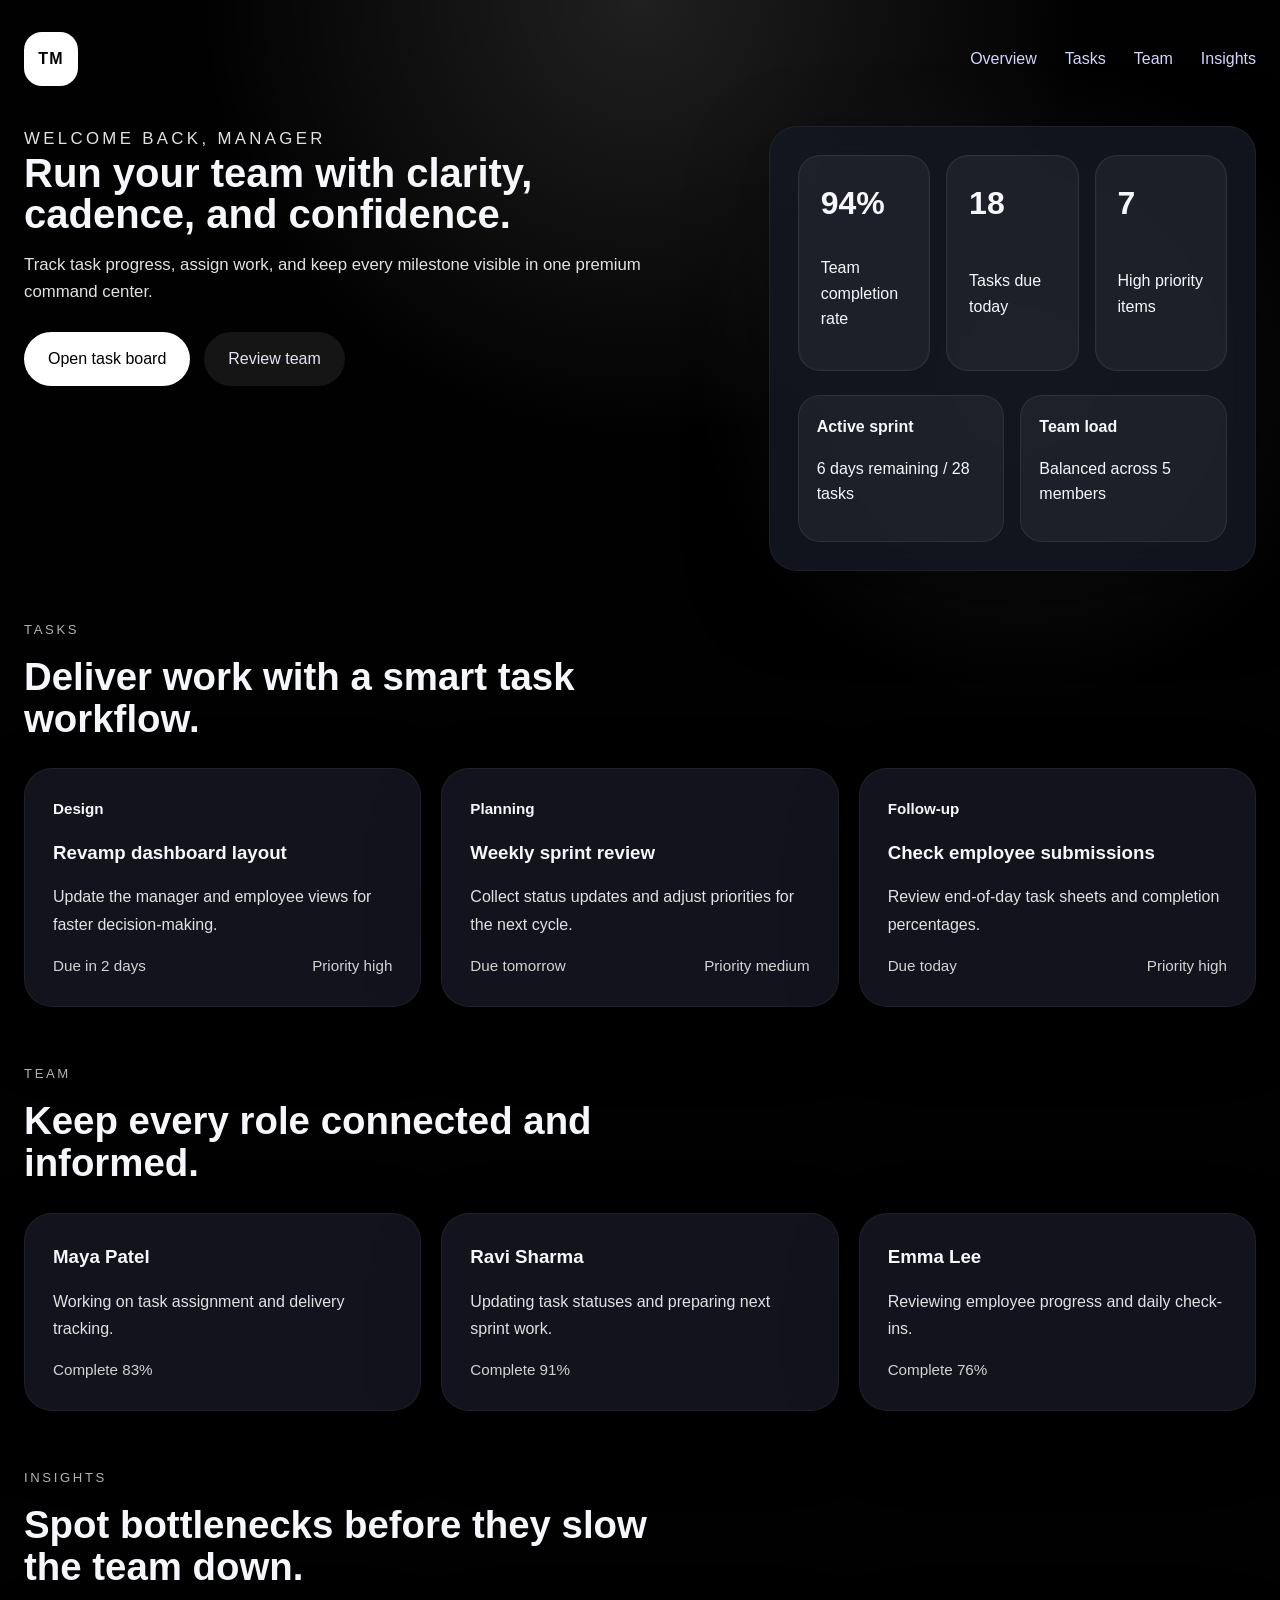
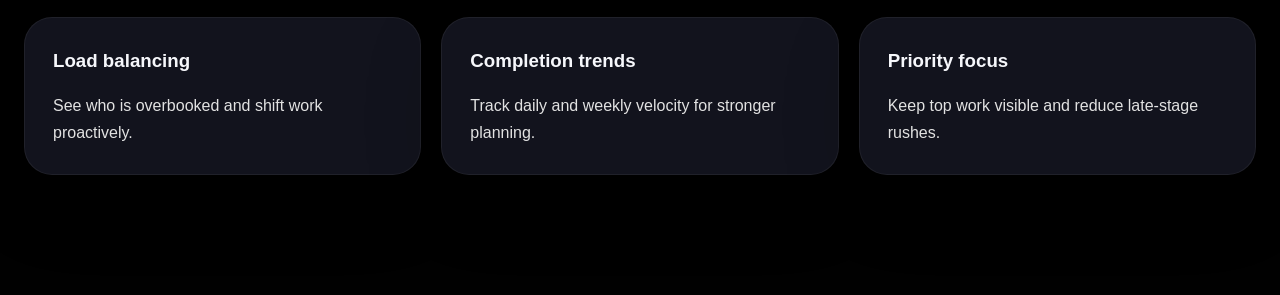
==== home.html @ d80051b6 "initail commit" ====
<!DOCTYPE html>
<html lang="en">
<head>
  <meta charset="UTF-8" />
  <meta name="viewport" content="width=device-width, initial-scale=1.0" />
  <title>TaskMatrix | Home</title>
  <link rel="stylesheet" href="home.css" />
</head>
<body>
  <div class="app-shell">
    <header class="navbar">
      <div class="brand">
        <span class="brand-mark">TM</span>
      </div>
      <div class="nav-menu">
        <input id="nav-toggle" type="checkbox" class="nav-toggle-input" />
        <label for="nav-toggle" class="nav-toggle-btn" aria-label="Open navigation">
          <span></span>
          <span></span>
          <span></span>
        </label>
        <nav class="nav-links">
          <a href="#overview">Overview</a>
          <a href="#tasks">Tasks</a>
          <a href="#team">Team</a>
          <a href="#insights">Insights</a>
        </nav>
      </div>
    </header>

    <section class="home-hero" id="overview">
      <div class="home-hero-copy">
        <p class="eyebrow">Welcome back, manager</p>
        <h2>Run your team with clarity, cadence, and confidence.</h2>
        <p>Track task progress, assign work, and keep every milestone visible in one premium command center.</p>
        <div class="home-hero-actions">
          <a class="button button-primary" href="#tasks">Open task board</a>
          <a class="button button-secondary" href="#team">Review team</a>
        </div>
      </div>

      <div class="home-hero-panel panel-card">
        <div class="dash-grid">
          <article class="dash-card">
            <span>94%</span>
            <p>Team completion rate</p>
          </article>
          <article class="dash-card">
            <span>18</span>
            <p>Tasks due today</p>
          </article>
          <article class="dash-card">
            <span>7</span>
            <p>High priority items</p>
          </article>
        </div>
        <div class="home-card-footer">
          <div>
            <strong>Active sprint</strong>
            <p>6 days remaining / 28 tasks</p>
          </div>
          <div>
            <strong>Team load</strong>
            <p>Balanced across 5 members</p>
          </div>
        </div>
      </div>
    </section>

    <section class="section-block" id="tasks">
      <div class="section-heading">
        <p class="eyebrow">Tasks</p>
        <h2>Deliver work with a smart task workflow.</h2>
      </div>
      <div class="task-grid">
        <article class="task-card">
          <div class="task-label">Design</div>
          <h3>Revamp dashboard layout</h3>
          <p>Update the manager and employee views for faster decision-making.</p>
          <div class="task-meta">
            <span>Due in 2 days</span>
            <span>Priority high</span>
          </div>
        </article>
        <article class="task-card">
          <div class="task-label">Planning</div>
          <h3>Weekly sprint review</h3>
          <p>Collect status updates and adjust priorities for the next cycle.</p>
          <div class="task-meta">
            <span>Due tomorrow</span>
            <span>Priority medium</span>
          </div>
        </article>
        <article class="task-card">
          <div class="task-label">Follow-up</div>
          <h3>Check employee submissions</h3>
          <p>Review end-of-day task sheets and completion percentages.</p>
          <div class="task-meta">
            <span>Due today</span>
            <span>Priority high</span>
          </div>
        </article>
      </div>
    </section>

    <section class="section-block" id="team">
      <div class="section-heading">
        <p class="eyebrow">Team</p>
        <h2>Keep every role connected and informed.</h2>
      </div>
      <div class="team-grid">
        <article class="team-card">
          <h3>Maya Patel</h3>
          <p>Working on task assignment and delivery tracking.</p>
          <span>Complete 83%</span>
        </article>
        <article class="team-card">
          <h3>Ravi Sharma</h3>
          <p>Updating task statuses and preparing next sprint work.</p>
          <span>Complete 91%</span>
        </article>
        <article class="team-card">
          <h3>Emma Lee</h3>
          <p>Reviewing employee progress and daily check-ins.</p>
          <span>Complete 76%</span>
        </article>
      </div>
    </section>

    <section class="section-block" id="insights">
      <div class="section-heading">
        <p class="eyebrow">Insights</p>
        <h2>Spot bottlenecks before they slow the team down.</h2>
      </div>
      <div class="insight-grid">
        <article class="insight-card">
          <h3>Load balancing</h3>
          <p>See who is overbooked and shift work proactively.</p>
        </article>
        <article class="insight-card">
          <h3>Completion trends</h3>
          <p>Track daily and weekly velocity for stronger planning.</p>
        </article>
        <article class="insight-card">
          <h3>Priority focus</h3>
          <p>Keep top work visible and reduce late-stage rushes.</p>
        </article>
      </div>
    </section>
  </div>
</body>
</html>
---- home.css ----
:root {
  color-scheme: dark;
  font-family: 'Inter', 'Segoe UI', sans-serif;
  background: #060606;
  color: #f6f7fb;
  font-size: 16px;
  line-height: 1.6;
}

* {
  box-sizing: border-box;
}

html, body {
  margin: 0;
  min-height: 100%;
}

body {
  background: radial-gradient(circle at top, rgba(255, 255, 255, 0.12), transparent 22%),
              radial-gradient(circle at 80% 20%, rgba(255, 255, 255, 0.08), transparent 18%),
              #010101;
}

a {
  color: inherit;
  text-decoration: none;
}

button,
input,
label {
  font: inherit;
}

button {
  border: none;
  cursor: pointer;
}

.app-shell {
  position: relative;
  max-width: 1320px;
  margin: 0 auto;
  padding: 32px 24px 64px;
}

.navbar {
  display: flex;
  align-items: center;
  justify-content: space-between;
  gap: 24px;
  margin-bottom: 40px;
}

.nav-menu {
  display: flex;
  align-items: center;
  gap: 18px;
  position: relative;
}

.nav-toggle-input {
  display: none;
}

.nav-toggle-btn {
  display: none;
  width: 44px;
  height: 44px;
  border-radius: 16px;
  border: 1px solid rgba(255, 255, 255, 0.14);
  background: rgba(255, 255, 255, 0.06);
  cursor: pointer;
  align-items:center;
  justify-content: center;
  padding: 8px;
  transition: background 0.25s ease, transform 0.25s ease;
}

.nav-toggle-btn span {
  display: block;
  width: 22px;
  height: 2px;
  background: #f6f7fb;
  border-radius: 999px;
  margin: 4px 0;
  transition: transform 0.25s ease, opacity 0.25s ease;
}

.nav-toggle-input:checked + .nav-toggle-btn {
  background: rgba(255, 255, 255, 0.14);
}

.nav-toggle-input:checked + .nav-toggle-btn span:nth-child(1) {
  transform: translateY(6px) rotate(45deg);
}

.nav-toggle-input:checked + .nav-toggle-btn span:nth-child(2) {
  opacity: 0;
}

.nav-toggle-input:checked + .nav-toggle-btn span:nth-child(3) {
  transform: translateY(-6px) rotate(-45deg);
}

.brand {
  display: flex;
  align-items: center;
  gap: 16px;
}

.brand-mark {
  display: inline-flex;
  align-items: center;
  justify-content: center;
  width: 54px;
  height: 54px;
  border-radius: 18px;
  background: #ffffff;
  color: #000;
  font-weight: 800;
  letter-spacing: 0.08em;
}

.nav-links {
  display: flex;
  gap: 28px;
  align-items: center;
}

.nav-links a {
  color: #d1d6ff;
  font-weight: 500;
  transition: color 0.2s ease;
}

.nav-links a:hover {
  color: #ffffff;
}

.button,
.nav-action {
  display: inline-flex;
  align-items: center;
  justify-content: center;
  border-radius: 999px;
  padding: 14px 24px;
  transition: transform 0.2s ease, box-shadow 0.2s ease, background-color 0.2s ease;
}

.button,
.button-secondary {
  background: rgba(255, 255, 255, 0.08);
  color: #e3e6f0;
}

.button-primary {
  background: #ffffff;
  color: #000;
}

.button:hover,
.nav-action:hover,
.role-button:hover {
  transform: translateY(-1px);
}

.home-hero {
  display: grid;
  grid-template-columns: 1.25fr 0.85fr;
  gap: 28px;
  align-items: flex-start;
  margin-bottom: 48px;
}

.home-hero-copy {
  max-width: 620px;
}

.eyebrow {
  text-transform: uppercase;
  letter-spacing: 0.2em;
  color: #b3b3b3;
  font-size: 0.82rem;
  margin: 0 0 16px;
}

.home-hero-copy h2 {
  font-size: clamp(2.5rem, 3vw, 3.6rem);
  margin: 0 0 18px;
  line-height: 1.02;
}

.home-hero-copy p {
  margin: 0;
  color: #e2e2e2;
  font-size: 1.05rem;
}

.home-hero-actions {
  display: flex;
  flex-wrap: wrap;
  gap: 14px;
  margin-top: 26px;
}

.panel-card {
  background: rgba(20, 22, 33, 0.88);
  border: 1px solid rgba(255, 255, 255, 0.06);
  border-radius: 28px;
  padding: 28px;
  backdrop-filter: blur(16px);
  box-shadow: 0 24px 80px rgba(0, 0, 0, 0.35);
}

.dash-grid {
  display: grid;
  grid-template-columns: repeat(3, minmax(0, 1fr));
  gap: 16px;
  margin-bottom: 24px;
}

.dash-card {
  display: grid;
  gap: 10px;
  padding: 22px;
  border-radius: 22px;
  background: rgba(255, 255, 255, 0.05);
  border: 1px solid rgba(255, 255, 255, 0.08);
  box-shadow: inset 0 0 0 1px rgba(255, 255, 255, 0.02);
}

.dash-card span {
  font-size: 2rem;
  font-weight: 700;
}

.home-card-footer {
  display: grid;
  grid-template-columns: 1fr 1fr;
  gap: 16px;
}

.home-card-footer div {
  background: rgba(255, 255, 255, 0.05);
  border: 1px solid rgba(255, 255, 255, 0.08);
  border-radius: 22px;
  padding: 18px;
}

.home-card-footer strong {
  display: block;
  margin-bottom: 8px;
}

.section-block {
  margin-bottom: 56px;
}

.section-heading {
  max-width: 680px;
  margin-bottom: 28px;
}

.section-heading h2 {
  margin: 0;
  font-size: clamp(2rem, 3vw, 2.8rem);
  line-height: 1.1;
}

.task-grid,
.team-grid,
.insight-grid {
  display: grid;
  grid-template-columns: repeat(3, minmax(240px, 1fr));
  gap: 20px;
}

.task-card,
.team-card,
.insight-card {
  background: rgba(20, 22, 33, 0.9);
  border: 1px solid rgba(255, 255, 255, 0.06);
  border-radius: 28px;
  padding: 28px;
  box-shadow: 0 24px 80px rgba(0, 0, 0, 0.2);
  display: grid;
  gap: 16px;
}

.task-label {
  display: inline-flex;
  color: #f6f7fb;
  font-size: 0.95rem;
  font-weight: 600;
}

.task-card h3,
.team-card h3,
.insight-card h3 {
  margin: 0;
}

.task-card p,
.team-card p,
.insight-card p {
  margin: 0;
  color: #e2e2e2;
  line-height: 1.7;
}

.task-meta {
  display: flex;
  justify-content: space-between;
  flex-wrap: wrap;
  gap: 10px;
  color: #d3d3d3;
  font-size: 0.95rem;
}

.team-card span {
  color: #d3d3d3;
  font-size: 0.95rem;
}

@media (max-width: 1100px) {
  .home-hero,
  .task-grid,
  .team-grid,
  .insight-grid,
  .nav-links {
    grid-template-columns: 1fr;
  }

  .navbar {
    flex-direction: column;
    align-items: flex-start;
  }

  .nav-links {
    flex-wrap: wrap;
    gap: 16px;
  }
}

@media (max-width: 820px) {
  .nav-toggle-btn {
    display: inline-flex;
  }

  .nav-links {
    position: relative;
    width: 100%;
    background: rgba(255, 255, 255, 0.06);
    border: 1px solid rgba(255, 255, 255, 0.12);
    border-radius: 24px;
    padding: 0 20px;
    flex-direction: column;
    gap: 12px;
    max-height: 0;
    overflow: hidden;
    opacity: 0;
    pointer-events: none;
    transition: max-height 0.3s ease, opacity 0.3s ease, padding 0.3s ease;
  }

  .nav-links a {
    display: block;
    padding: 12px 0;
    width: 100%;
    color: #f6f7fb;
  }

  .nav-toggle-input:checked + .nav-toggle-btn + .nav-links {
    max-height: 260px;
    opacity: 1;
    pointer-events: auto;
    padding: 18px 20px;
  }

  .navbar {
    width: 100%;
    flex-direction: row;
    align-items: center;
  }

  .nav-menu {
    width: auto;
    margin-left: auto;
    justify-content: flex-end;
  }

  .nav-toggle-btn {
    margin-left: auto;
  }

  .nav-links {
    order: 2;
    width: 100%;
  }

  .home-hero {
    gap: 24px;
  }
}

@media (max-width: 820px) {
  .app-shell {
    padding: 24px 18px 48px;
  }

  .section-heading h2,
  .home-hero-copy h2 {
    font-size: clamp(2rem, 6vw, 2.8rem);
  }

  .home-hero {
    gap: 24px;
  }
}

@media (max-width: 640px) {
  .home-hero-actions,
  .nav-links {
    flex-direction: column;
  }

  .nav-links {
    width: 100%;
  }

  .app-shell {
    padding: 20px 16px 40px;
  }

  .dash-grid,
  .task-grid,
  .team-grid,
  .insight-grid {
    grid-template-columns: 1fr;
  }
}
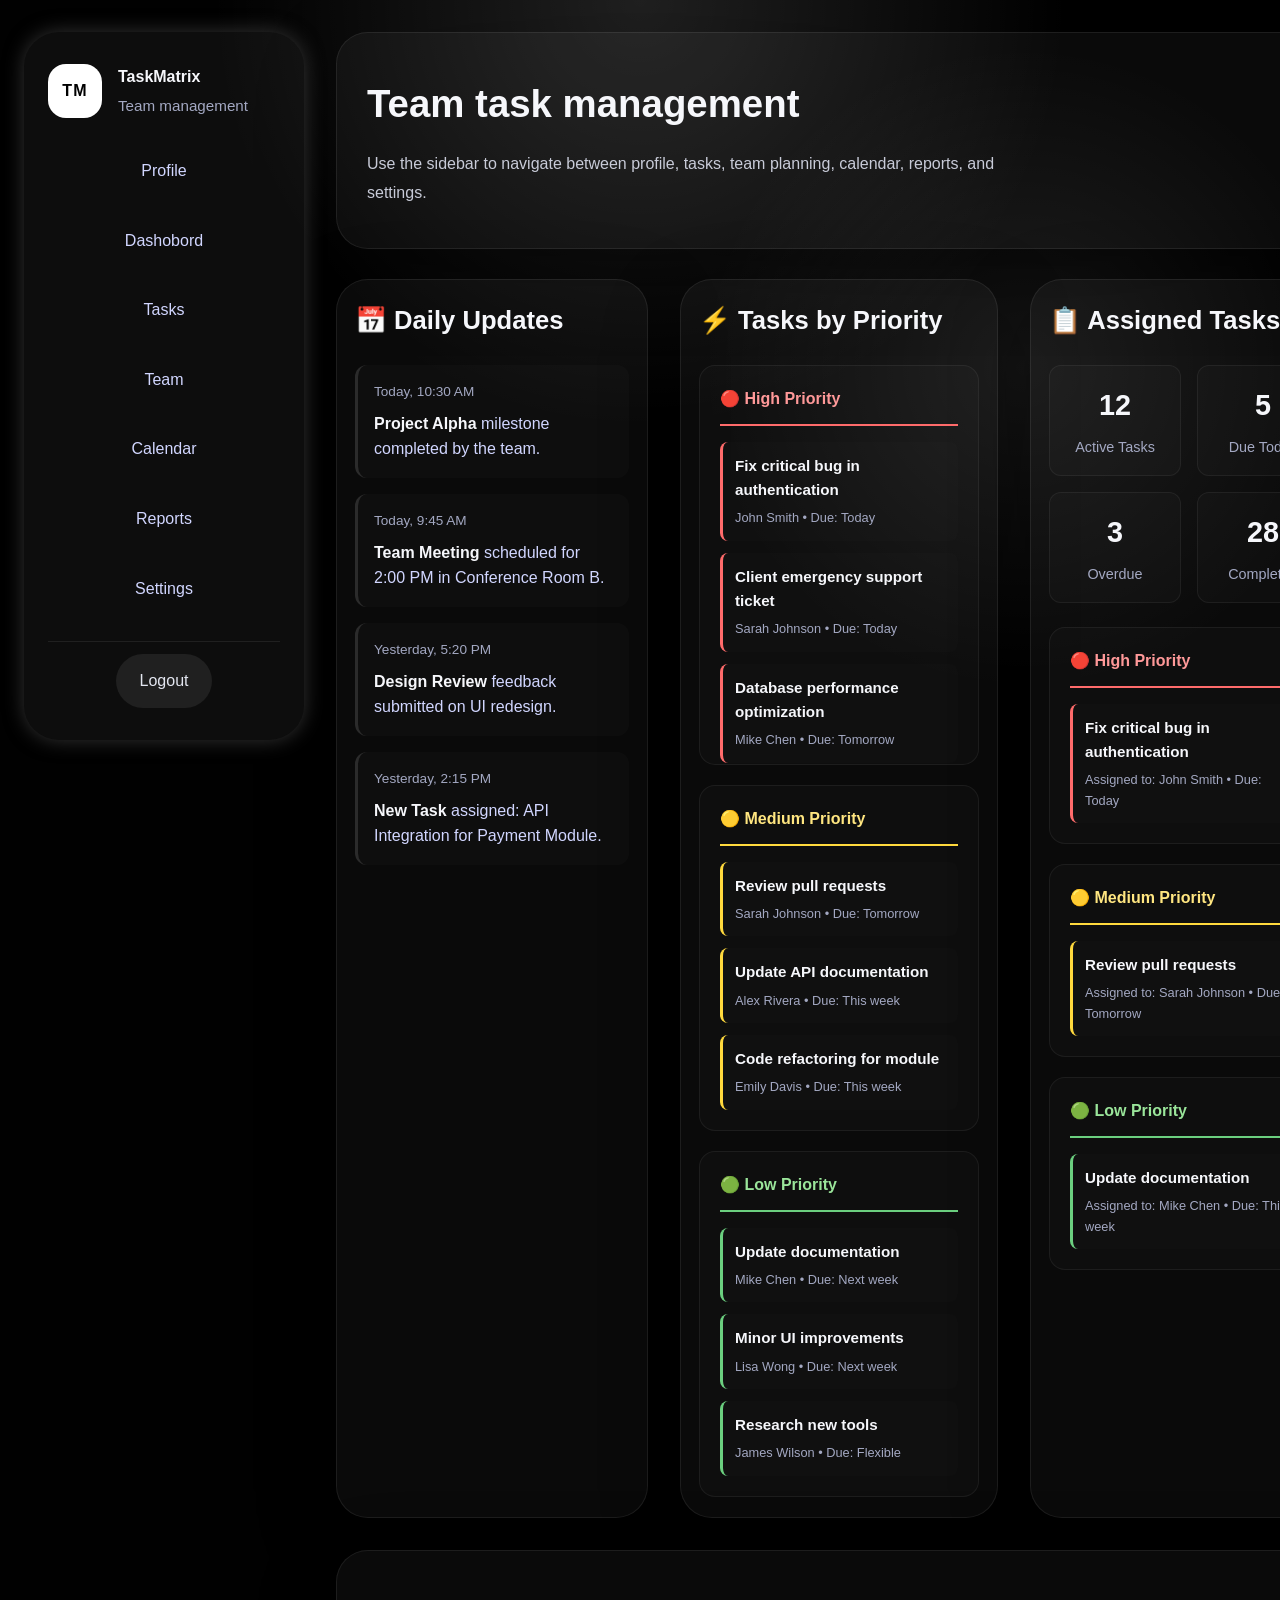
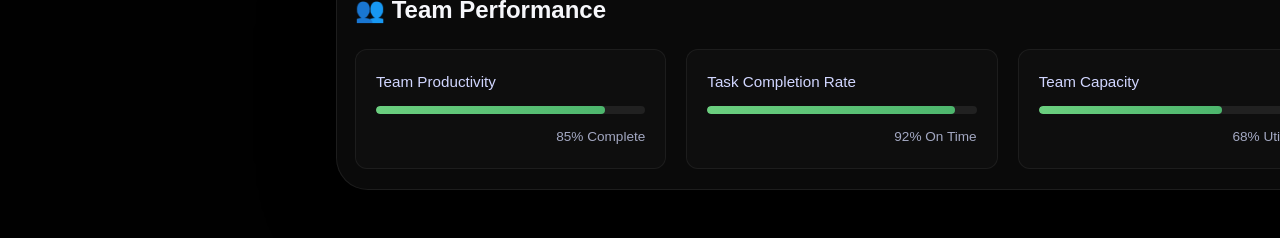
==== commit fa3db935: "Initial commit" ====
--- a/home.html
+++ b/home.html
@@ -8,145 +8,206 @@
 </head>
 <body>
   <div class="app-shell">
-    <header class="navbar">
-      <div class="brand">
-        <span class="brand-mark">TM</span>
-      </div>
-      <div class="nav-menu">
-        <input id="nav-toggle" type="checkbox" class="nav-toggle-input" />
-        <label for="nav-toggle" class="nav-toggle-btn" aria-label="Open navigation">
+    <aside class="sidebar">
+      <input id="nav-toggle" type="checkbox" class="nav-toggle-input" />
+      <div class="sidebar-top">
+        <div class="brand">
+       <a href="home.html">  <span class="brand-mark">TM</span></a>
+          <div class="brand-copy">
+            <span class="brand-title">TaskMatrix</span>
+            <span class="brand-subtitle">Team management</span>
+          </div>
+        </div>
+
+        <label for="nav-toggle" class="nav-toggle-btn" aria-label="Toggle menu">
           <span></span>
           <span></span>
           <span></span>
         </label>
-        <nav class="nav-links">
-          <a href="#overview">Overview</a>
-          <a href="#tasks">Tasks</a>
-          <a href="#team">Team</a>
-          <a href="#insights">Insights</a>
-        </nav>
       </div>
-    </header>
-
-    <section class="home-hero" id="overview">
-      <div class="home-hero-copy">
-        <p class="eyebrow">Welcome back, manager</p>
-        <h2>Run your team with clarity, cadence, and confidence.</h2>
-        <p>Track task progress, assign work, and keep every milestone visible in one premium command center.</p>
-        <div class="home-hero-actions">
-          <a class="button button-primary" href="#tasks">Open task board</a>
-          <a class="button button-secondary" href="#team">Review team</a>
-        </div>
+
+      <nav class="nav-links">
+        <a href="profile.html" ><span>Profile</span></a>
+      <a href="#"><span>Dashobord</span></a>
+        <a href="tasks.html" ><span>Tasks</span></a>
+        <a href="#team" ><span>Team</span></a>
+        <a href="#calendar"><span>Calendar</span></a>
+        <a href="#reports" ><span>Reports</span></a>
+        <a href="#settings"><span>Settings</span></a>
+      </nav>
+
+      <div class="sidebar-footer">
+        <button class="button button-secondary">Logout</button>
       </div>
-
-      <div class="home-hero-panel panel-card">
-        <div class="dash-grid">
-          <article class="dash-card">
-            <span>94%</span>
-            <p>Team completion rate</p>
-          </article>
-          <article class="dash-card">
-            <span>18</span>
-            <p>Tasks due today</p>
-          </article>
-          <article class="dash-card">
-            <span>7</span>
-            <p>High priority items</p>
-          </article>
-        </div>
-        <div class="home-card-footer">
-          <div>
-            <strong>Active sprint</strong>
-            <p>6 days remaining / 28 tasks</p>
-          </div>
-          <div>
-            <strong>Team load</strong>
-            <p>Balanced across 5 members</p>
-          </div>
-        </div>
+    </aside>
+
+    <main class="main-content">
+      <section class="empty-state">
+        <h1>Team task management</h1>
+        <p>Use the sidebar to navigate between profile, tasks, team planning, calendar, reports, and settings.</p>
+      </section>
+
+      <div class="sections-container">
+        <section class="daily-updates">
+        <h2>📅 Daily Updates</h2>
+        <div class="updates-list">
+            <div class="update-item">
+              <div class="update-time">Today, 10:30 AM</div>
+        <p><strong>Project Alpha</strong> milestone completed by the team.</p>
+            </div>
+           <div class="update-item">
+              <div class="update-time">Today, 9:45 AM</div>
+      <p><strong>Team Meeting</strong> scheduled for 2:00 PM in Conference Room B.</p>
+            </div>
+            <div class="update-item">
+              <div class="update-time">Yesterday, 5:20 PM</div>
+          <p><strong>Design Review</strong> feedback submitted on UI redesign.</p>
+            </div>
+                   <div class="update-item">
+                        <div class="update-time">Yesterday, 2:15 PM</div>
+               <p><strong>New Task</strong> assigned: API Integration for Payment Module.</p>
+            </div>
+          </div>
+      </section>
+
+      <section class="priority-tasks">
+        <h2>⚡ Tasks by Priority</h2>
+        <div class="priority-container">
+          <div class="priority-column high-priority">
+            <div class="priority-header">🔴 High Priority</div>
+            <div class="priority-items">
+              <div class="priority-item">
+                  <h4>Fix critical bug in authentication</h4>
+                <p>John Smith • Due: Today</p>
+              </div>
+              <div class="priority-item">
+                <h4>Client emergency support ticket</h4>
+                <p>Sarah Johnson • Due: Today</p>
+              </div>
+              <div class="priority-item">
+                <h4>Database performance optimization</h4>
+                <p>Mike Chen • Due: Tomorrow</p>
+              </div>
+            </div>
+          </div>
+
+          <div class="priority-column medium-priority">
+            <div class="priority-header">🟡 Medium Priority</div>
+            <div class="priority-items">
+              <div class="priority-item">
+                <h4>Review pull requests</h4>
+                <p>Sarah Johnson • Due: Tomorrow</p>
+              </div>
+              <div class="priority-item">
+                <h4>Update API documentation</h4>
+                <p>Alex Rivera • Due: This week</p>
+              </div>
+              <div class="priority-item">
+                <h4>Code refactoring for module</h4>
+                <p>Emily Davis • Due: This week</p>
+              </div>
+            </div>
+          </div>
+
+          <div class="priority-column low-priority">
+            <div class="priority-header">🟢 Low Priority</div>
+            <div class="priority-items">
+              <div class="priority-item">
+                <h4>Update documentation</h4>
+                <p>Mike Chen • Due: Next week</p>
+              </div>
+              <div class="priority-item">
+                <h4>Minor UI improvements</h4>
+                <p>Lisa Wong • Due: Next week</p>
+              </div>
+              <div class="priority-item">
+                <h4>Research new tools</h4>
+                <p>James Wilson • Due: Flexible</p>
+              </div>
+            </div>
+          </div>
+        </div>
+      </section>
+
+      <section class="assigned-tasks">
+        <h2>📋 Assigned Tasks</h2>
+        <div class="tasks-summary">
+          <div class="task-stat">
+            <div class="stat-number">12</div>
+            <div class="stat-label">Active Tasks</div>
+          </div>
+          <div class="task-stat">
+            <div class="stat-number">5</div>
+            <div class="stat-label">Due Today</div>
+          </div>
+          <div class="task-stat">
+            <div class="stat-number">3</div>
+            <div class="stat-label">Overdue</div>
+          </div>
+          <div class="task-stat">
+            <div class="stat-number">28</div>
+            <div class="stat-label">Completed</div>
+          </div>
+        </div>
+        <div class="priority-container">
+          <div class="priority-column high-priority">
+            <div class="priority-header">🔴 High Priority</div>
+            <div class="priority-items">
+              <div class="priority-item">
+                <h4>Fix critical bug in authentication</h4>
+                <p>Assigned to: John Smith • Due: Today</p>
+              </div>
+            </div>
+          </div>
+          <div class="priority-column medium-priority">
+            <div class="priority-header">🟡 Medium Priority</div>
+            <div class="priority-items">
+              <div class="priority-item">
+                <h4>Review pull requests</h4>
+                <p>Assigned to: Sarah Johnson • Due: Tomorrow</p>
+              </div>
+            </div>
+          </div>
+          <div class="priority-column low-priority">
+            <div class="priority-header">🟢 Low Priority</div>
+            <div class="priority-items">
+              <div class="priority-item">
+                <h4>Update documentation</h4>
+                <p>Assigned to: Mike Chen • Due: This week</p>
+              </div>
+            </div>
+          </div>
+        </div>
+      </section>
       </div>
-    </section>
-
-    <section class="section-block" id="tasks">
-      <div class="section-heading">
-        <p class="eyebrow">Tasks</p>
-        <h2>Deliver work with a smart task workflow.</h2>
-      </div>
-      <div class="task-grid">
-        <article class="task-card">
-          <div class="task-label">Design</div>
-          <h3>Revamp dashboard layout</h3>
-          <p>Update the manager and employee views for faster decision-making.</p>
-          <div class="task-meta">
-            <span>Due in 2 days</span>
-            <span>Priority high</span>
-          </div>
-        </article>
-        <article class="task-card">
-          <div class="task-label">Planning</div>
-          <h3>Weekly sprint review</h3>
-          <p>Collect status updates and adjust priorities for the next cycle.</p>
-          <div class="task-meta">
-            <span>Due tomorrow</span>
-            <span>Priority medium</span>
-          </div>
-        </article>
-        <article class="task-card">
-          <div class="task-label">Follow-up</div>
-          <h3>Check employee submissions</h3>
-          <p>Review end-of-day task sheets and completion percentages.</p>
-          <div class="task-meta">
-            <span>Due today</span>
-            <span>Priority high</span>
-          </div>
-        </article>
-      </div>
-    </section>
-
-    <section class="section-block" id="team">
-      <div class="section-heading">
-        <p class="eyebrow">Team</p>
-        <h2>Keep every role connected and informed.</h2>
-      </div>
-      <div class="team-grid">
-        <article class="team-card">
-          <h3>Maya Patel</h3>
-          <p>Working on task assignment and delivery tracking.</p>
-          <span>Complete 83%</span>
-        </article>
-        <article class="team-card">
-          <h3>Ravi Sharma</h3>
-          <p>Updating task statuses and preparing next sprint work.</p>
-          <span>Complete 91%</span>
-        </article>
-        <article class="team-card">
-          <h3>Emma Lee</h3>
-          <p>Reviewing employee progress and daily check-ins.</p>
-          <span>Complete 76%</span>
-        </article>
-      </div>
-    </section>
-
-    <section class="section-block" id="insights">
-      <div class="section-heading">
-        <p class="eyebrow">Insights</p>
-        <h2>Spot bottlenecks before they slow the team down.</h2>
-      </div>
-      <div class="insight-grid">
-        <article class="insight-card">
-          <h3>Load balancing</h3>
-          <p>See who is overbooked and shift work proactively.</p>
-        </article>
-        <article class="insight-card">
-          <h3>Completion trends</h3>
-          <p>Track daily and weekly velocity for stronger planning.</p>
-        </article>
-        <article class="insight-card">
-          <h3>Priority focus</h3>
-          <p>Keep top work visible and reduce late-stage rushes.</p>
-        </article>
-      </div>
-    </section>
+
+      <section class="team-metrics">
+        <h2>👥 Team Performance</h2>
+        <div class="metrics-grid">
+          <div class="metric-card">
+            <div class="metric-title">Team Productivity</div>
+            <div class="metric-bar">
+              <div class="metric-progress" style="width: 85%"></div>
+            </div>
+            <div class="metric-value">85% Complete</div>
+          </div>
+          <div class="metric-card">
+            <div class="metric-title">Task Completion Rate</div>
+            <div class="metric-bar">
+              <div class="metric-progress" style="width: 92%"></div>
+            </div>
+            <div class="metric-value">92% On Time</div>
+          </div>
+          <div class="metric-card">
+            <div class="metric-title">Team Capacity</div>
+            <div class="metric-bar">
+              <div class="metric-progress" style="width: 68%"></div>
+            </div>
+            <div class="metric-value">68% Utilized</div>
+          </div>
+        </div>
+      </section>
+    </main>
   </div>
 </body>
 </html>
--- a/home.css
+++ b/home.css
@@ -11,15 +11,17 @@
   box-sizing: border-box;
 }
 
-html, body {
+html,
+body {
   margin: 0;
   min-height: 100%;
 }
 
 body {
   background: radial-gradient(circle at top, rgba(255, 255, 255, 0.12), transparent 22%),
-              radial-gradient(circle at 80% 20%, rgba(255, 255, 255, 0.08), transparent 18%),
-              #010101;
+    radial-gradient(circle at 80% 20%, rgba(255, 255, 255, 0.08), transparent 18%),
+    #010101;
+  color: #f6f7fb;
 }
 
 a {
@@ -39,69 +41,45 @@
 }
 
 .app-shell {
-  position: relative;
+  display: grid;
+  grid-template-columns: 280px 1fr;
+  gap: 32px;
   max-width: 1320px;
-  margin: 0 auto;
-  padding: 32px 24px 64px;
-}
-
-.navbar {
-  display: flex;
-  align-items: center;
-  justify-content: space-between;
+  margin: 0 0 0 0;
+  min-height: 100vh;
+  padding: 32px 24px 48px;
+  
+}
+
+.sections-container {
+  display: grid;
+  grid-template-columns: 1fr 1fr 1fr;
+  gap: 32px;
+ margin-top: 30px;
+}
+
+.sections-container section {
+  margin-top: 0;
+}
+
+
+.sidebar {
+  background: rgba(255, 255, 255, 0.05);
+  padding: 32px 24px;
+  border-radius: 35px;
+  display: grid;
   gap: 24px;
-  margin-bottom: 40px;
-}
-
-.nav-menu {
-  display: flex;
-  align-items: center;
-  gap: 18px;
-  position: relative;
-}
-
-.nav-toggle-input {
-  display: none;
-}
-
-.nav-toggle-btn {
-  display: none;
-  width: 44px;
-  height: 44px;
-  border-radius: 16px;
-  border: 1px solid rgba(255, 255, 255, 0.14);
-  background: rgba(255, 255, 255, 0.06);
-  cursor: pointer;
-  align-items:center;
-  justify-content: center;
-  padding: 8px;
-  transition: background 0.25s ease, transform 0.25s ease;
-}
-
-.nav-toggle-btn span {
-  display: block;
-  width: 22px;
-  height: 2px;
-  background: #f6f7fb;
-  border-radius: 999px;
-  margin: 4px 0;
-  transition: transform 0.25s ease, opacity 0.25s ease;
-}
-
-.nav-toggle-input:checked + .nav-toggle-btn {
-  background: rgba(255, 255, 255, 0.14);
-}
-
-.nav-toggle-input:checked + .nav-toggle-btn span:nth-child(1) {
-  transform: translateY(6px) rotate(45deg);
-}
-
-.nav-toggle-input:checked + .nav-toggle-btn span:nth-child(2) {
-  opacity: 0;
-}
-
-.nav-toggle-input:checked + .nav-toggle-btn span:nth-child(3) {
-  transform: translateY(-6px) rotate(-45deg);
+  position: sticky;
+  box-shadow: 0 0 20px rgba(73, 73, 73, 0.7);
+  top: 24px;
+  height:fit-content;
+  max-height: calc(100vh - 48px);
+}
+
+
+.sidebar-top {
+  display: grid;
+  gap: 22px;
 }
 
 .brand {
@@ -123,20 +101,98 @@
   letter-spacing: 0.08em;
 }
 
+.brand-copy {
+  display: grid;
+  gap: 4px;
+}
+
+.brand-title {
+  font-weight: 700;
+}
+
+.brand-subtitle {
+  color: #a3a8c2;
+  font-size: 0.95rem;
+}
+
+.nav-toggle-input {
+  display: none;
+}
+
+.nav-toggle-btn {
+  display: none;
+  width: 44px;
+  height: 44px;
+  border-radius: 16px;
+  border: 1px solid rgba(255, 255, 255, 0.14);
+  background: rgba(255, 255, 255, 0.06);
+  align-items: center;
+  justify-content: center;
+  cursor: pointer;
+  transition: background 0.25s ease, transform 0.25s ease;
+}
+
+.nav-toggle-btn span {
+  display: block;
+  width: 22px;
+  height: 2px;
+  background: #f6f7fb;
+  border-radius: 999px;
+  margin: 4px 0;
+  transition: transform 0.25s ease, opacity 0.25s ease;
+}
+
+.nav-toggle-input:checked + .nav-toggle-btn {
+  background: rgba(255, 255, 255, 0.14);
+}
+
+.nav-toggle-input:checked + .nav-toggle-btn span:nth-child(1) {
+  transform: translateY(6px) rotate(45deg);
+}
+
+.nav-toggle-input:checked + .nav-toggle-btn span:nth-child(2) {
+  opacity: 0;
+}
+
+.nav-toggle-input:checked + .nav-toggle-btn span:nth-child(3) {
+  transform: translateY(-6px) rotate(-45deg);
+}
+
 .nav-links {
-  display: flex;
-  gap: 28px;
+  display: grid;
+  gap: 12px;
+}
+
+.nav-links a {
+  display: inline-flex;
   align-items: center;
-}
-
-.nav-links a {
+  padding: 16px 18px;
+  border-radius: 18px;
+  background:transparent;
   color: #d1d6ff;
   font-weight: 500;
-  transition: color 0.2s ease;
+  transition: background-color 0.2s ease, color 0.2s ease;
 }
 
 .nav-links a:hover {
+  background: rgba(255, 255, 255, 0.12);
   color: #ffffff;
+  transform: translateY(-4px);
+  transition: ease-in-out 0.5s;
+}
+
+.nav-links a {
+  position: relative;
+  display: grid;
+  place-items: center;
+}
+
+
+.sidebar-footer {
+  padding-top: 12px;
+  display: grid;
+  place-items: center;
+  border-top: 1px solid rgba(255, 255, 255, 0.08);
 }
 
 .button,
@@ -155,209 +211,307 @@
   color: #e3e6f0;
 }
 
-.button-primary {
-  background: #ffffff;
-  color: #000;
-}
-
 .button:hover,
-.nav-action:hover,
-.role-button:hover {
+.nav-action:hover {
   transform: translateY(-1px);
 }
 
-.home-hero {
-  display: grid;
-  grid-template-columns: 1.25fr 0.85fr;
-  gap: 28px;
-  align-items: flex-start;
-  margin-bottom: 48px;
-}
-
-.home-hero-copy {
-  max-width: 620px;
-}
-
-.eyebrow {
-  text-transform: uppercase;
-  letter-spacing: 0.2em;
-  color: #b3b3b3;
-  font-size: 0.82rem;
+.main-content {
+  display: grid;
+  align-content: start;
+  min-height: 100vh;
+  width: 110%;
+}
+
+.empty-state {
+  background: rgba(255, 255, 255, 0.04);
+  border: 1px solid rgba(255, 255, 255, 0.08);
+  border-radius: 32px;
+  padding: 40px 30px;
+  box-shadow: 0 24px 80px rgba(0, 0, 0, 0.25);
+}
+
+.empty-state h1 {
   margin: 0 0 16px;
-}
-
-.home-hero-copy h2 {
-  font-size: clamp(2.5rem, 3vw, 3.6rem);
-  margin: 0 0 18px;
-  line-height: 1.02;
-}
-
-.home-hero-copy p {
+  font-size: clamp(2rem, 3vw, 2.6rem);
+}
+
+.empty-state p {
   margin: 0;
-  color: #e2e2e2;
-  font-size: 1.05rem;
-}
-
-.home-hero-actions {
-  display: flex;
-  flex-wrap: wrap;
-  gap: 14px;
-  margin-top: 26px;
-}
-
-.panel-card {
-  background: rgba(20, 22, 33, 0.88);
+  max-width: 680px;
+  color: #c8cbd8;
+  line-height: 1.8;
+}
+
+.daily-updates,
+.assigned-tasks,
+.team-metrics {
+  background: rgba(255, 255, 255, 0.04);
+  border: 1px solid rgba(255, 255, 255, 0.08);
+  border-radius: 32px;
+  padding: 20px 18px;
+  box-shadow: 0 24px 80px rgba(0, 0, 0, 0.25);
+  margin-top: 32px;
+}
+
+.daily-updates h2,
+.priority-tasks h2,
+.assigned-tasks h2 {
+  margin: 0 0 24px;
+  font-size: clamp(1.3rem, 2vw, 1.8rem);
+  font-weight: 600;
+}
+
+.updates-list {
+  display: grid;
+  gap: 16px;
+}
+
+.update-item {
+  padding: 16px;
+  background: rgba(255, 255, 255, 0.02);
+  border-radius: 12px;
+  border-left: 3px solid rgba(255, 255, 255, 0.12);
+}
+
+.update-time {
+  font-size: 0.85rem;
+  color: #a3a8c2;
+  margin-bottom: 8px;
+}
+
+.update-item p {
+  margin: 0;
+  color: #d1d6ff;
+  line-height: 1.6;
+}
+
+.update-item strong {
+  color: #f6f7fb;
+}
+
+.priority-tasks {
+  background: rgba(255, 255, 255, 0.04);
+  border: 1px solid rgba(255, 255, 255, 0.08);
+  border-radius: 32px;
+  padding: 20px 18px;
+  box-shadow: 0 24px 80px rgba(0, 0, 0, 0.25);
+  margin-top: 0;
+}
+
+.priority-container {
+  display: grid;
+  grid-template-columns: repeat(auto-fit, minmax(280px, 1fr));
+  gap: 20px;
+}
+
+.priority-column {
+  background: rgba(255, 255, 255, 0.02);
   border: 1px solid rgba(255, 255, 255, 0.06);
-  border-radius: 28px;
-  padding: 28px;
-  backdrop-filter: blur(16px);
-  box-shadow: 0 24px 80px rgba(0, 0, 0, 0.35);
-}
-
-.dash-grid {
-  display: grid;
-  grid-template-columns: repeat(3, minmax(0, 1fr));
+  border-radius: 16px;
+  padding: 20px;
+  overflow-y: auto;
+  max-height: 400px;
+}
+
+.priority-header {
+  font-weight: 600;
+  margin-bottom: 16px;
+  padding-bottom: 12px;
+  border-bottom: 2px solid rgba(255, 255, 255, 0.08);
+  color: #f6f7fb;
+}
+
+.high-priority .priority-header {
+  border-bottom-color: #ff6b6b;
+  color: #ff9999;
+}
+
+.medium-priority .priority-header {
+  border-bottom-color: #ffd93d;
+  color: #ffe680;
+}
+
+.low-priority .priority-header {
+  border-bottom-color: #6bcf7f;
+  color: #9ae59a;
+}
+
+.priority-items {
+  display: grid;
+  gap: 12px;
+}
+
+.priority-item {
+  background: rgba(255, 255, 255, 0.008);
+  padding: 12px;
+  border-radius: 8px;
+  border-left: 3px solid rgba(255, 255, 255, 0.12);
+}
+
+.high-priority .priority-item {
+  border-left-color: #ff6b6b;
+}
+
+.medium-priority .priority-item {
+  border-left-color: #ffd93d;
+}
+
+.low-priority .priority-item {
+  border-left-color: #6bcf7f;
+}
+
+.priority-item h4 {
+  margin: 0 0 6px;
+  font-size: 0.95rem;
+  color: #f6f7fb;
+}
+
+.priority-item p {
+  margin: 0;
+  font-size: 0.8rem;
+  color: #a3a8c2;
+}
+
+.tasks-summary {
+  display: grid;
+  grid-template-columns: repeat(auto-fit, minmax(120px, 1fr));
   gap: 16px;
   margin-bottom: 24px;
 }
 
-.dash-card {
-  display: grid;
-  gap: 10px;
-  padding: 22px;
-  border-radius: 22px;
-  background: rgba(255, 255, 255, 0.05);
-  border: 1px solid rgba(255, 255, 255, 0.08);
-  box-shadow: inset 0 0 0 1px rgba(255, 255, 255, 0.02);
-}
-
-.dash-card span {
-  font-size: 2rem;
-  font-weight: 700;
-}
-
-.home-card-footer {
-  display: grid;
-  grid-template-columns: 1fr 1fr;
-  gap: 16px;
-}
-
-.home-card-footer div {
-  background: rgba(255, 255, 255, 0.05);
-  border: 1px solid rgba(255, 255, 255, 0.08);
-  border-radius: 22px;
-  padding: 18px;
-}
-
-.home-card-footer strong {
-  display: block;
+.task-stat {
+  background: rgba(255, 255, 255, 0.02);
+  border: 1px solid rgba(255, 255, 255, 0.06);
+  border-radius: 12px;
+  padding: 16px;
+  text-align: center;
+}
+
+
+.task-stat:hover{
+  transform: translateY(-5px);
+  transition: ease-in-out 0.5s;
+  box-shadow:0px 14px 25px 5px rgba(156, 156, 156, 0.25) ;
+}
+
+.stat-number {
+  font-size: 1.8rem;
+  font-weight: bold;
+  color: #f6f7fb;
   margin-bottom: 8px;
 }
 
-.section-block {
-  margin-bottom: 56px;
-}
-
-.section-heading {
-  max-width: 680px;
-  margin-bottom: 28px;
-}
-
-.section-heading h2 {
+.stat-label {
+  font-size: 0.9rem;
+  color: #a3a8c2;
+}
+
+.tasks-list {
+  display: grid;
+  gap: 12px;
+}
+
+.task-item {
+  display: flex;
+  align-items: flex-start;
+  gap: 12px;
+  padding: 16px;
+  background: rgba(255, 255, 255, 0.02);
+  border-radius: 12px;
+  border: 1px solid rgba(255, 255, 255, 0.06);
+}
+
+.task-priority {
+  width: 4px;
+  height: 60px;
+  border-radius: 999px;
+  flex-shrink: 0;
+}
+
+.task-priority.high {
+  background: #ff6b6b;
+}
+
+.task-priority.medium {
+  background: #ffd93d;
+}
+
+.task-priority.low {
+  background: #6bcf7f;
+}
+
+.task-details h4 {
+  margin: 0 0 4px;
+  font-size: 1rem;
+  color: #f6f7fb;
+}
+
+.task-details p {
   margin: 0;
-  font-size: clamp(2rem, 3vw, 2.8rem);
-  line-height: 1.1;
-}
-
-.task-grid,
-.team-grid,
-.insight-grid {
-  display: grid;
-  grid-template-columns: repeat(3, minmax(240px, 1fr));
+  font-size: 0.85rem;
+  color: #a3a8c2;
+}
+
+.metrics-grid {
+  display: grid;
+  grid-template-columns: repeat(auto-fit, minmax(200px, 1fr));
   gap: 20px;
 }
 
-.task-card,
-.team-card,
-.insight-card {
-  background: rgba(20, 22, 33, 0.9);
+.metric-card {
+  background: rgba(255, 255, 255, 0.02);
   border: 1px solid rgba(255, 255, 255, 0.06);
-  border-radius: 28px;
-  padding: 28px;
-  box-shadow: 0 24px 80px rgba(0, 0, 0, 0.2);
-  display: grid;
-  gap: 16px;
-}
-
-.task-label {
-  display: inline-flex;
-  color: #f6f7fb;
+  border-radius: 12px;
+  padding: 20px;
+}
+
+.metric-title {
   font-size: 0.95rem;
-  font-weight: 600;
-}
-
-.task-card h3,
-.team-card h3,
-.insight-card h3 {
-  margin: 0;
-}
-
-.task-card p,
-.team-card p,
-.insight-card p {
-  margin: 0;
-  color: #e2e2e2;
-  line-height: 1.7;
-}
-
-.task-meta {
-  display: flex;
-  justify-content: space-between;
-  flex-wrap: wrap;
-  gap: 10px;
-  color: #d3d3d3;
-  font-size: 0.95rem;
-}
-
-.team-card span {
-  color: #d3d3d3;
-  font-size: 0.95rem;
-}
-
-@media (max-width: 1100px) {
-  .home-hero,
-  .task-grid,
-  .team-grid,
-  .insight-grid,
-  .nav-links {
+  color: #d1d6ff;
+  margin-bottom: 12px;
+  font-weight: 500;
+}
+
+.metric-bar {
+  height: 8px;
+  background: rgba(255, 255, 255, 0.08);
+  border-radius: 999px;
+  overflow: hidden;
+  margin-bottom: 12px;
+}
+
+.metric-progress {
+  height: 100%;
+  background: linear-gradient(90deg, #6bcf7f, #4db66d);
+  border-radius: 999px;
+  transition: width 0.3s ease;
+}
+
+.metric-value {
+  font-size: 0.85rem;
+  color: #a3a8c2;
+  text-align: right;
+}
+
+@media (max-width: 980px) {
+  .app-shell {
     grid-template-columns: 1fr;
-  }
-
-  .navbar {
-    flex-direction: column;
-    align-items: flex-start;
-  }
-
-  .nav-links {
-    flex-wrap: wrap;
-    gap: 16px;
-  }
-}
-
-@media (max-width: 820px) {
+    padding: 24px 18px 40px;
+  }
+
+  .sidebar {
+    position: relative;
+    top: auto;
+    width: 100%;
+    min-width: auto;
+  }
+
   .nav-toggle-btn {
     display: inline-flex;
   }
 
   .nav-links {
-    position: relative;
-    width: 100%;
-    background: rgba(255, 255, 255, 0.06);
-    border: 1px solid rgba(255, 255, 255, 0.12);
-    border-radius: 24px;
-    padding: 0 20px;
-    flex-direction: column;
-    gap: 12px;
     max-height: 0;
     overflow: hidden;
     opacity: 0;
@@ -365,79 +519,106 @@
     transition: max-height 0.3s ease, opacity 0.3s ease, padding 0.3s ease;
   }
 
-  .nav-links a {
-    display: block;
-    padding: 12px 0;
-    width: 100%;
-    color: #f6f7fb;
-  }
-
-  .nav-toggle-input:checked + .nav-toggle-btn + .nav-links {
-    max-height: 260px;
+  .nav-toggle-input:checked ~ .nav-links {
+    max-height: 600px;
     opacity: 1;
     pointer-events: auto;
-    padding: 18px 20px;
-  }
-
-  .navbar {
-    width: 100%;
-    flex-direction: row;
-    align-items: center;
-  }
-
-  .nav-menu {
+    padding-bottom: 10px;
+  }
+
+  .sidebar-footer {
+    max-height: 0;
+    overflow: hidden;
+    opacity: 0;
+    transition: max-height 0.3s ease, opacity 0.3s ease;
+  }
+
+  .nav-toggle-input:checked ~ .sidebar-footer {
+    max-height: 100px;
+    opacity: 1;
+  }
+
+  .main-content{
     width: auto;
-    margin-left: auto;
-    justify-content: flex-end;
-  }
-
-  .nav-toggle-btn {
-    margin-left: auto;
-  }
-
+  }
+
+  .daily-updates,
+  .assigned-tasks,
+  .priority-tasks,
+  .team-metrics {
+    padding: 28px 24px;
+    margin-top: 24px;
+  }
+
+  .tasks-summary,
+  .metrics-grid,
+  .priority-container {
+    grid-template-columns: repeat(2, 1fr);
+  }
+}
+
+@media (max-width: 640px) {
+  .sidebar {
+    padding: 22px 18px;
+  }
+
+  .empty-state {
+    padding: 28px 24px;
+  }
+
+  .daily-updates,
+  .assigned-tasks,
+  .priority-tasks,
+  .team-metrics {
+    padding: 24px 18px;
+    margin-top: 18px;
+  }
+
+  .nav-links a {
+    padding: 14px 16px;
+  }
+
+  .update-item {
+    padding: 12px;
+  }
+
+  .task-item {
+    padding: 12px;
+  }
+
+  .priority-item {
+    padding: 10px;
+  }
+
+  .priority-column {
+    max-height: 300px;
+  }
+
+  .priority-container {
+    grid-template-columns: 1fr;
+  }
+
+  .metric-card {
+    padding: 16px;
+  }
+}
+
+@media (max-width: 520px) {
   .nav-links {
-    order: 2;
-    width: 100%;
-  }
-
-  .home-hero {
-    gap: 24px;
-  }
-}
-
-@media (max-width: 820px) {
-  .app-shell {
-    padding: 24px 18px 48px;
-  }
-
-  .section-heading h2,
-  .home-hero-copy h2 {
-    font-size: clamp(2rem, 6vw, 2.8rem);
-  }
-
-  .home-hero {
-    gap: 24px;
-  }
-}
-
-@media (max-width: 640px) {
-  .home-hero-actions,
-  .nav-links {
-    flex-direction: column;
-  }
-
-  .nav-links {
-    width: 100%;
-  }
-
-  .app-shell {
-    padding: 20px 16px 40px;
-  }
-
-  .dash-grid,
-  .task-grid,
-  .team-grid,
-  .insight-grid {
-    grid-template-columns: 1fr;
-  }
-}
+    grid-template-columns: repeat(4, minmax(0, 1fr));
+    gap: 10px;
+  }
+
+  .nav-links a {
+    justify-content: center;
+    padding: 14px 0;
+  }
+
+  .nav-links a::before {
+    margin-right: 0;
+  }
+
+  .nav-links a span {
+    display: none;
+  }
+}
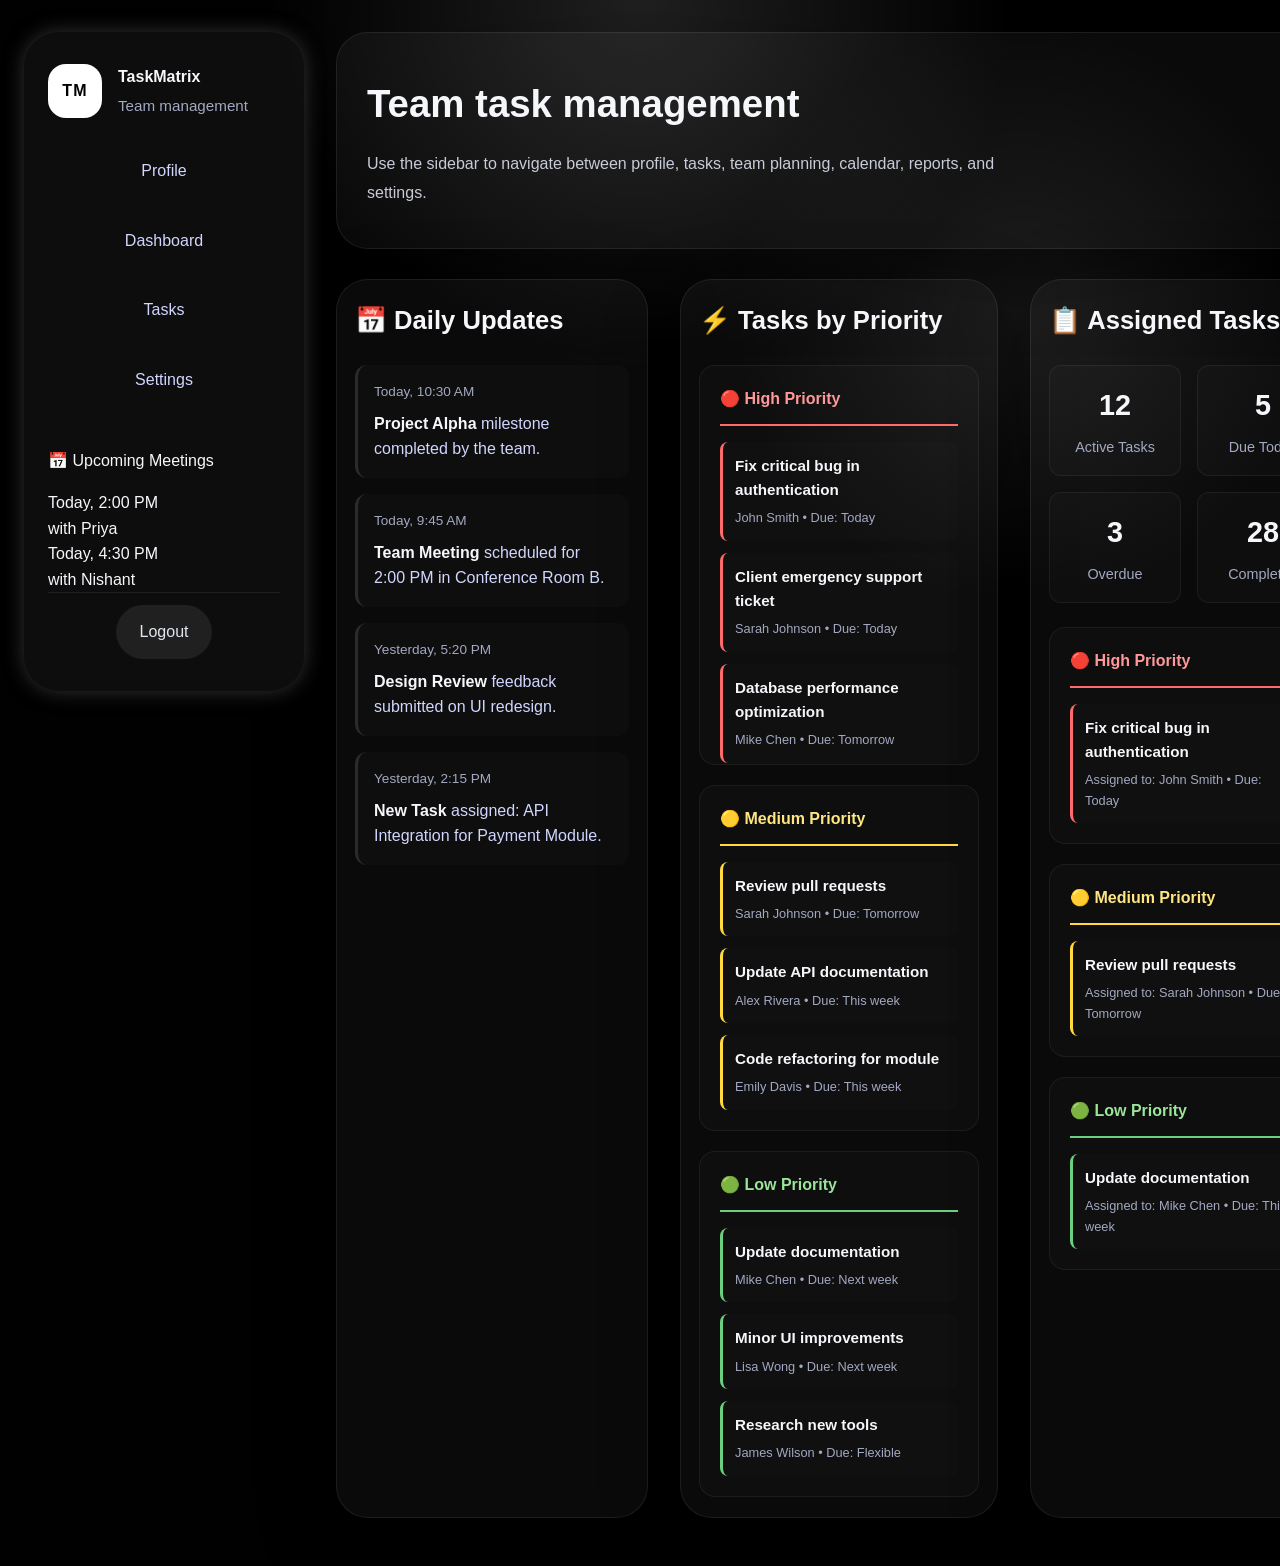
==== commit 95c8d46a: "your message" ====
--- a/home.html
+++ b/home.html
@@ -28,17 +28,35 @@
 
       <nav class="nav-links">
         <a href="profile.html" ><span>Profile</span></a>
-      <a href="#"><span>Dashobord</span></a>
+      <a href="dashboard.html"><span>Dashboard</span></a>
         <a href="tasks.html" ><span>Tasks</span></a>
-        <a href="#team" ><span>Team</span></a>
-        <a href="#calendar"><span>Calendar</span></a>
-        <a href="#reports" ><span>Reports</span></a>
         <a href="#settings"><span>Settings</span></a>
       </nav>
+
+
+
+
+<div class="meetings-update">
+  <div class="meetings-header">
+    <p>📅 Upcoming Meetings</p>
+    
+  </div>
+  <div class="meetings-list">
+    <div class="meeting-item">
+      <div class="meeting-time">Today, 2:00 PM</div>
+      <div class="meeting-with">with Priya</div>
+    </div>
+    <div class="meeting-item">
+      <div class="meeting-time">Today, 4:30 PM</div>
+      <div class="meeting-with">with Nishant</div>
+    </div>
+  </div>
 
       <div class="sidebar-footer">
         <button class="button button-secondary">Logout</button>
       </div>
+
+      
     </aside>
 
     <main class="main-content">
@@ -181,33 +199,4 @@
       </section>
       </div>
 
-      <section class="team-metrics">
-        <h2>👥 Team Performance</h2>
-        <div class="metrics-grid">
-          <div class="metric-card">
-            <div class="metric-title">Team Productivity</div>
-            <div class="metric-bar">
-              <div class="metric-progress" style="width: 85%"></div>
-            </div>
-            <div class="metric-value">85% Complete</div>
-          </div>
-          <div class="metric-card">
-            <div class="metric-title">Task Completion Rate</div>
-            <div class="metric-bar">
-              <div class="metric-progress" style="width: 92%"></div>
-            </div>
-            <div class="metric-value">92% On Time</div>
-          </div>
-          <div class="metric-card">
-            <div class="metric-title">Team Capacity</div>
-            <div class="metric-bar">
-              <div class="metric-progress" style="width: 68%"></div>
-            </div>
-            <div class="metric-value">68% Utilized</div>
-          </div>
-        </div>
-      </section>
-    </main>
-  </div>
-</body>
-</html>
+     
